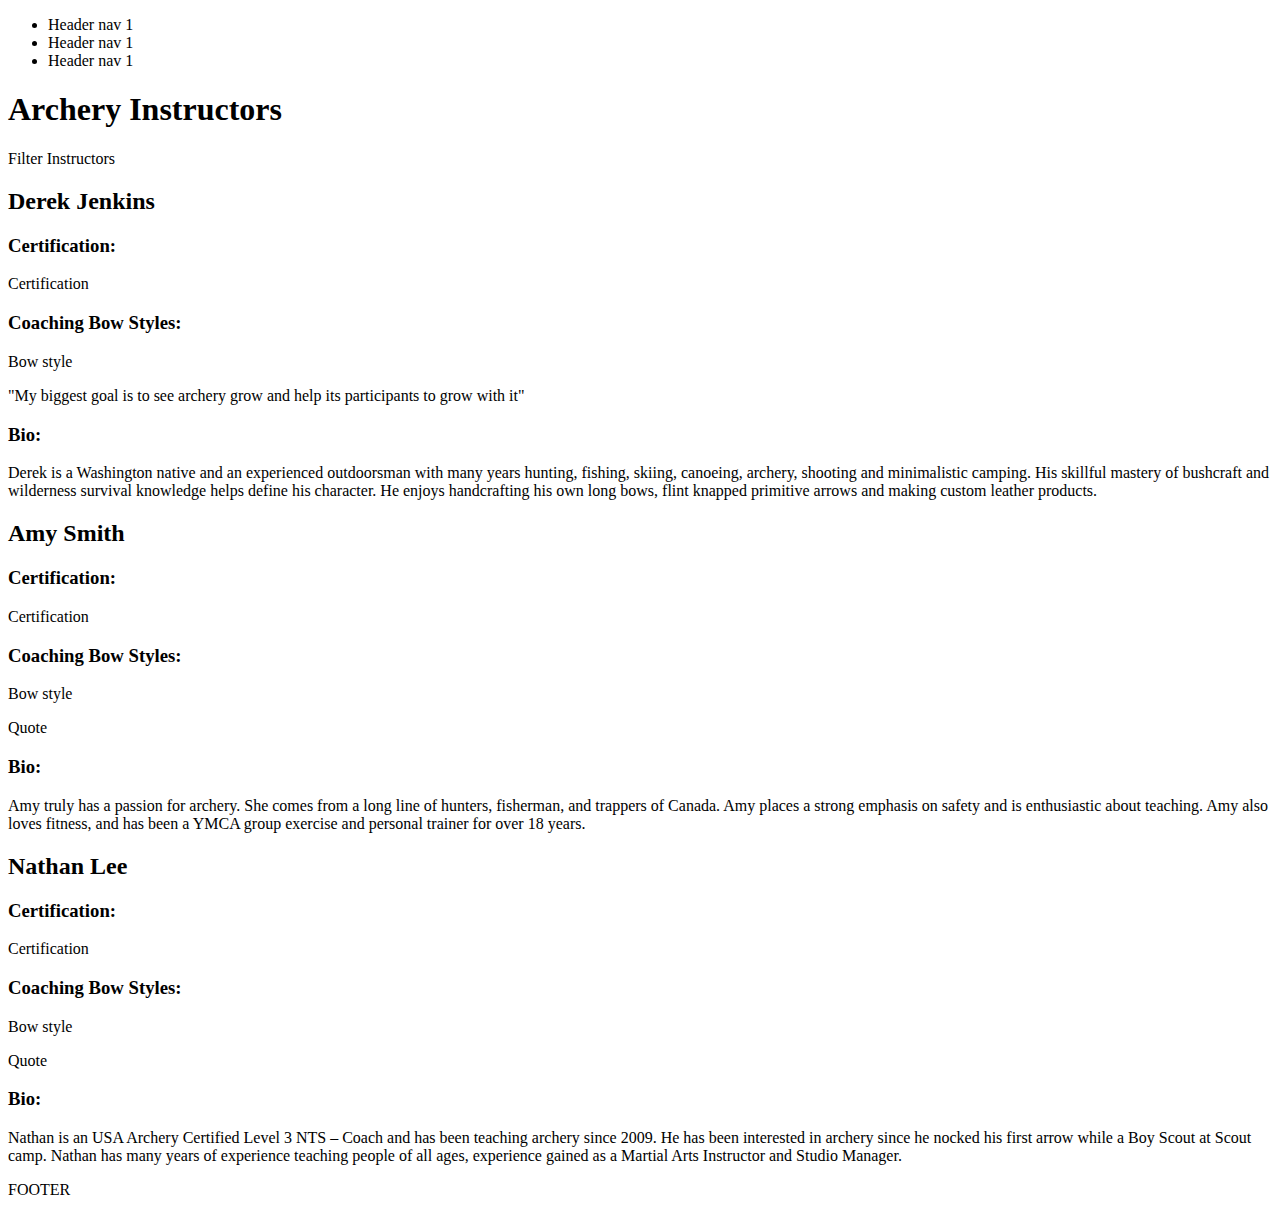
==== instructors.html @ 917b0aff "set up repository" ====
<!DOCTYPE html>
<html lang="en">
  <head>
    <meta charset="utf-8">
    <meta name="author" content="Ryan Petersen">
    <title>Straight to the Point Archery - Instructors</title>
  </head>
  <body>
    <header>
      <nav>
        <ul>
          <li>Header nav 1</li>
          <li>Header nav 1</li>
          <li>Header nav 1</li>
        </ul>
      </nav>
    </header>
    <h1>Archery Instructors</h1>
    <div>Filter Instructors</div>
    <section>
      <h2>Derek Jenkins</h2>
      <h3>Certification:</h3>
      <p>Certification</p>
      <h3>Coaching Bow Styles:</h3>
      <p>Bow style</p>
      <p>"My biggest goal is to see archery grow and help its participants to grow with it"</p>
      <h3>Bio:</h3>
      <p>Derek is a Washington native and an experienced outdoorsman with many years
        hunting, fishing, skiing, canoeing, archery, shooting and minimalistic camping.
        His skillful mastery of bushcraft and wilderness survival knowledge helps define
        his character. He enjoys handcrafting his own long bows, flint knapped primitive
        arrows and making custom leather products.
      </p>
    </section>
    <section>
      <h2>Amy Smith</h2>
      <h3>Certification:</h3>
      <p>Certification</p>
      <h3>Coaching Bow Styles:</h3>
      <p>Bow style</p>
      <p>Quote</p>
      <h3>Bio:</h3>
      <p>Amy truly has a passion for archery. She comes from a long line of hunters,
        fisherman, and trappers of Canada. Amy  places a strong emphasis on safety
        and is enthusiastic about teaching. Amy also loves fitness, and  has been a
        YMCA group exercise and personal trainer for over 18 years.
      </p>
    </section>
    <section>
      <h2>Nathan Lee</h2>
      <h3>Certification:</h3>
      <p>Certification</p>
      <h3>Coaching Bow Styles:</h3>
      <p>Bow style</p>
      <p>Quote</p>
      <h3>Bio:</h3>
      <p>Nathan is an USA Archery Certified Level 3 NTS – Coach and has been teaching
        archery since 2009. He has been interested in archery since he nocked his first
        arrow while a Boy Scout at Scout camp. Nathan has many years of experience teaching
        people of all ages, experience gained as a Martial Arts Instructor and Studio Manager.
      </p>
    </section>
    <footer>
      FOOTER
    </footer>
  </body>
</html>
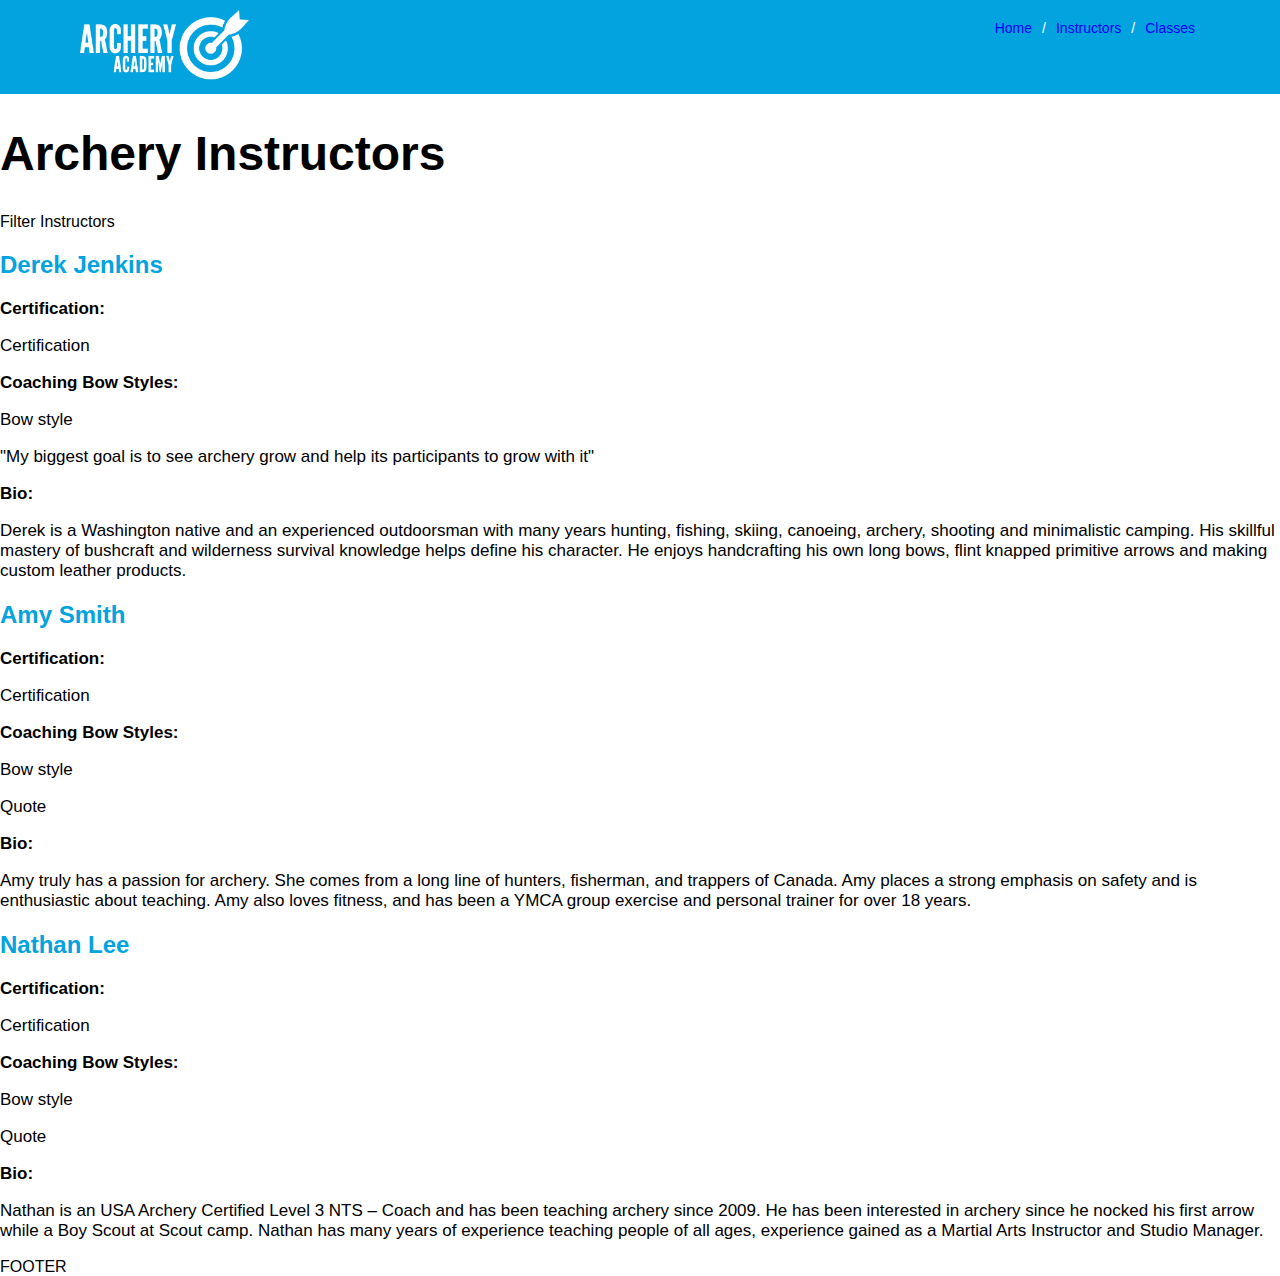
==== commit 51ff6cda: "ready to submit assignment" ====
--- a/instructors.html
+++ b/instructors.html
@@ -4,14 +4,18 @@
     <meta charset="utf-8">
     <meta name="author" content="Ryan Petersen">
     <title>Straight to the Point Archery - Instructors</title>
+    <link rel="stylesheet" type="text/css" href="styles/stylesheet.css">
   </head>
   <body>
     <header>
+      <img class="header" src="media/archeryAcademy-logo-white.png" alt="archery academy logo">
       <nav>
-        <ul>
-          <li>Header nav 1</li>
-          <li>Header nav 1</li>
-          <li>Header nav 1</li>
+        <ul class="main-nav">
+          <li class="main-nav"><a class="main-nav" href="Index.html">Home</a></li>
+          <li class="main-nav">/</li>
+          <li class="main-nav"><a class="main-nav" href="#">Instructors</a></li>
+          <li class="main-nav">/</li>
+          <li class="main-nav"><a class="main-nav" href="#">Classes</a></li>
         </ul>
       </nav>
     </header>
--- a/styles/stylesheet.css
+++ b/styles/stylesheet.css
@@ -0,0 +1,125 @@
+body {
+  margin: 0; /* Use zero to allow header and hero image to cover entire width*/
+  font-family: Arial, Helvetica, sans-serif;
+}
+section[class^="card"] {
+  background-color: lightgrey;
+}
+p {
+  font-weight: normal;
+  font-size: 1.0625em; /* 17px=17/16em */
+}
+p.quote {
+  font-size: 1.5em; /* 24px/16px */
+  color: #03a3df;
+}
+h1 {
+  font-size: 3.0em;
+  font-weight: bold;
+}
+h2 {
+  color: #03a3df;
+  font-size: 1.5em; /*24/16em */
+  font-weight: bold;
+}
+h2.calendar {
+  color: white;
+  font-size: 1.5em; /*24/16em */
+  font-weight: bold;
+}
+h3 {
+  font-weight: bold;
+  font-size: 1.0625em;
+}
+h4 {
+  color: #03a3df;
+  text-transform: uppercase;
+  font-size: .75em; /* 12px/16px */
+}
+header {
+  background-color: #03a3df;
+  height: auto;
+  width: auto;
+}
+img.header {
+  width: auto;
+  height: 70px;
+  margin: 10px 80px;
+}
+nav {
+  float: right;
+  margin: 20px 80px
+}
+ul.main-nav {
+  list-style-type: none;
+  margin: 0;
+  padding: 0;
+  overflow: hidden;
+}
+li.main-nav {
+  float: left;
+  display: inline-block;
+  color: white;
+  text-align: left;
+  padding: 0px 5px;
+  font-size: .875em; /* 14px/16px */
+}
+a.main-nav {
+  text-decoration: none;
+}
+a.main-nav:hover {
+    text-decoration: underline;
+}
+.hero-container {
+  position: relative;
+  text-align: center;
+  color: white;
+}
+h1.hero {
+  position: absolute;
+  top: 50%;
+  left: 50%;
+  transform: translate(-50%, -50%);
+}
+img.hero {
+  margin: 0 auto;
+  width: auto;
+  height: 350px;
+  opacity: 0.7;
+}
+.grid-container {
+  margin: 0 auto;
+  max-width: 1100px;
+  display: grid;
+  grid-template-columns: 2fr 2fr 3fr;
+  grid-gap: 20px
+}
+.calendar {
+  background-color: #1b447f;
+  grid-column: 3 / 4;
+  grid-row: 1 / 3;
+  color: white;
+}
+.instructor-photo {
+  width: 165px;
+  margin: 20px 0 10px 0;
+}
+div.instructor-bio {
+  border-top: 15px solid #03a3df;
+  border-bottom: 1px solid #03a3df;
+}
+.footer-image {
+  background-image: url("/media/footerImage.jpg");
+  background-color: #1b447f;
+  height: 400px;
+  background-position: center;
+  background-repeat: no-repeat;
+  background-size: cover;
+  position: relative;
+}
+.footer-text {
+  text-align: left;
+  max-width: 400px;
+  margin: 50px 30px;
+  color: white;
+}
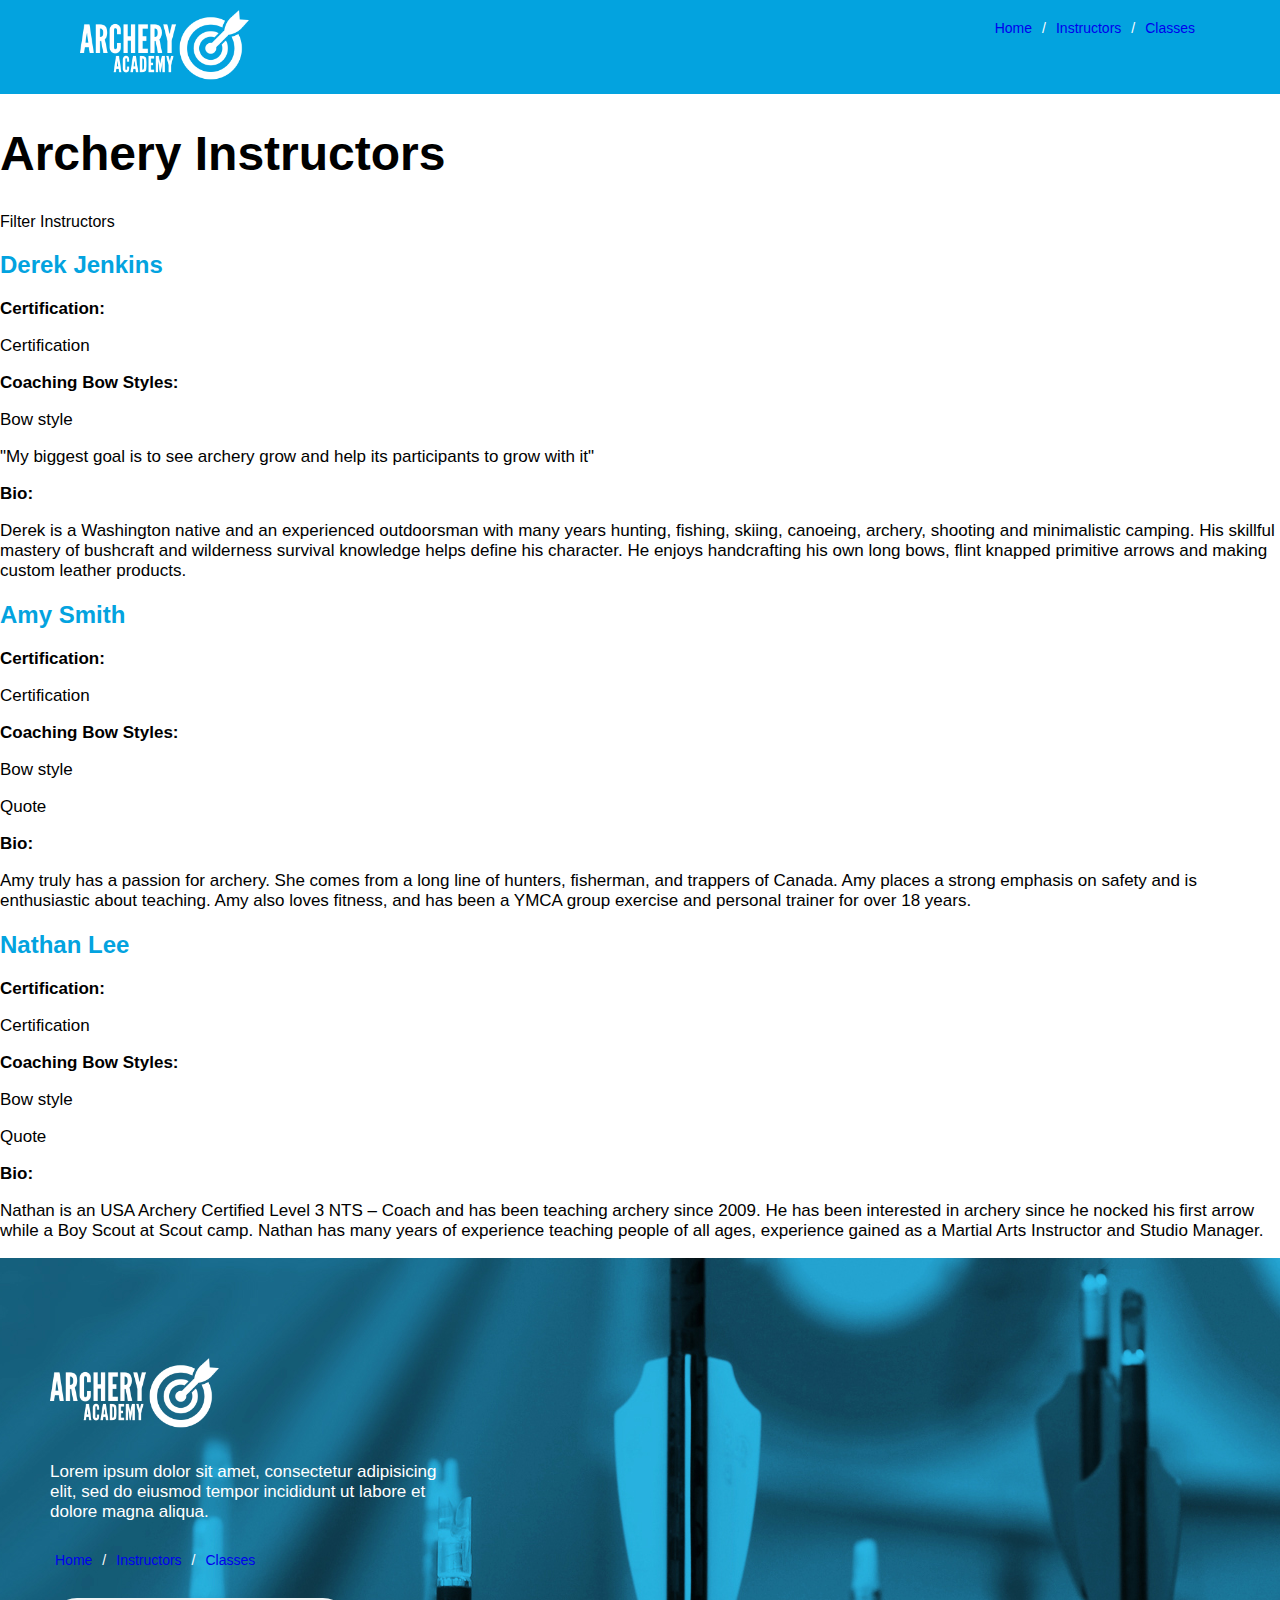
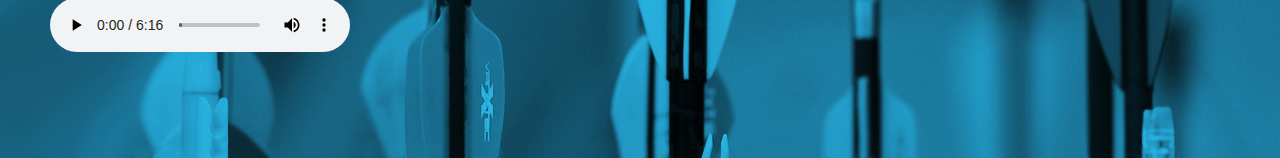
==== commit cbd631e4: "fixed footer" ====
--- a/instructors.html
+++ b/instructors.html
@@ -65,7 +65,21 @@
       </p>
     </section>
     <footer>
-      FOOTER
+      <div class="footer-text">
+        <img class="footer-logo" src="media/archeryAcademy-logo-white.png" alt="archery academy logo">
+        <p class="footer-text">Lorem ipsum dolor sit amet, consectetur adipisicing elit, sed do eiusmod tempor incididunt ut labore et dolore magna aliqua.</p>
+        <ul class="footer-nav">
+          <li class="footer-nav"><a class="footer-nav" href="#">Home</a></li>
+          <li class="footer-nav">/</li>
+          <li class="footer-nav"><a class="footer-nav" href="#">Instructors</a></li>
+          <li class="footer-nav">/</li>
+          <li class="footer-nav"><a class="footer-nav" href="#">Classes</a></li>
+        </ul>
+        <audio controls>
+          <source src="media/olympics-theme.mp3" type="audio/mpeg">
+        Your browser does not support the audio element.
+        </audio>
+      </div>
     </footer>
   </body>
 </html>
--- a/styles/stylesheet.css
+++ b/styles/stylesheet.css
@@ -3,7 +3,10 @@
   font-family: Arial, Helvetica, sans-serif;
 }
 section[class^="card"] {
-  background-color: lightgrey;
+  background-color: white;
+}
+.card-3 {
+  order: 1;
 }
 p {
   font-weight: normal;
@@ -12,6 +15,14 @@
 p.quote {
   font-size: 1.5em; /* 24px/16px */
   color: #03a3df;
+  margin: 0 0 20px;
+}
+p.card-vert {
+  color: #03a3df;
+  margin: 0 0 20px;
+}
+p.calendar {
+  padding-left: 30px;
 }
 h1 {
   font-size: 3.0em;
@@ -23,15 +34,17 @@
   font-weight: bold;
 }
 h2.calendar {
-  color: white;
+  color: #03a3df;
   font-size: 1.5em; /*24/16em */
   font-weight: bold;
+  text-align: center;
 }
 h3 {
   font-weight: bold;
   font-size: 1.0625em;
 }
 h4 {
+  margin: 20px 0 5px;
   color: #03a3df;
   text-transform: uppercase;
   font-size: .75em; /* 12px/16px */
@@ -68,9 +81,13 @@
   text-decoration: none;
 }
 a.main-nav:hover {
-    text-decoration: underline;
+  text-decoration: underline;
+}
+a.main-nav:visited {
+  color: white;
 }
 .hero-container {
+  margin: 0;
   position: relative;
   text-align: center;
   color: white;
@@ -91,14 +108,18 @@
   margin: 0 auto;
   max-width: 1100px;
   display: grid;
-  grid-template-columns: 2fr 2fr 3fr;
+  grid-template-columns: 4fr 4fr 5fr;
   grid-gap: 20px
 }
 .calendar {
-  background-color: #1b447f;
+  background-color: lightgrey;
   grid-column: 3 / 4;
   grid-row: 1 / 3;
-  color: white;
+  color: #03a3df;
+}
+div.calendar {
+  border-top: 15px solid #03a3df;
+  border-bottom: 1px solid #03a3df;
 }
 .instructor-photo {
   width: 165px;
@@ -108,18 +129,50 @@
   border-top: 15px solid #03a3df;
   border-bottom: 1px solid #03a3df;
 }
-.footer-image {
-  background-image: url("/media/footerImage.jpg");
+footer {
+  background-image: url("../media/footerImage.jpg");
   background-color: #1b447f;
-  height: 400px;
+  height: 500px;
+  width: auto;
   background-position: center;
   background-repeat: no-repeat;
   background-size: cover;
   position: relative;
 }
-.footer-text {
+p.footer-text {
   text-align: left;
   max-width: 400px;
-  margin: 50px 30px;
+  margin: 0 0 30px 50px;
   color: white;
 }
+img.footer-logo {
+  width: auto;
+  height: 70px;
+  margin: 100px 0 30px 50px;
+}
+ul.footer-nav {
+  list-style-type: none;
+  margin: 0 0 30px 50px;
+  padding: 0;
+  overflow: hidden;
+}
+li.footer-nav {
+  float: left;
+  display: inline-block;
+  color: white;
+  text-align: left;
+  padding: 0px 5px;
+  font-size: .875em; /* 14px/16px */
+}
+a.footer-nav {
+  text-decoration: none;
+}
+a.footer-nav:hover {
+  text-decoration: underline;
+}
+a.footer-nav:visited {
+  color: white;
+}
+audio {
+  margin: 0 0 50px 50px;
+}
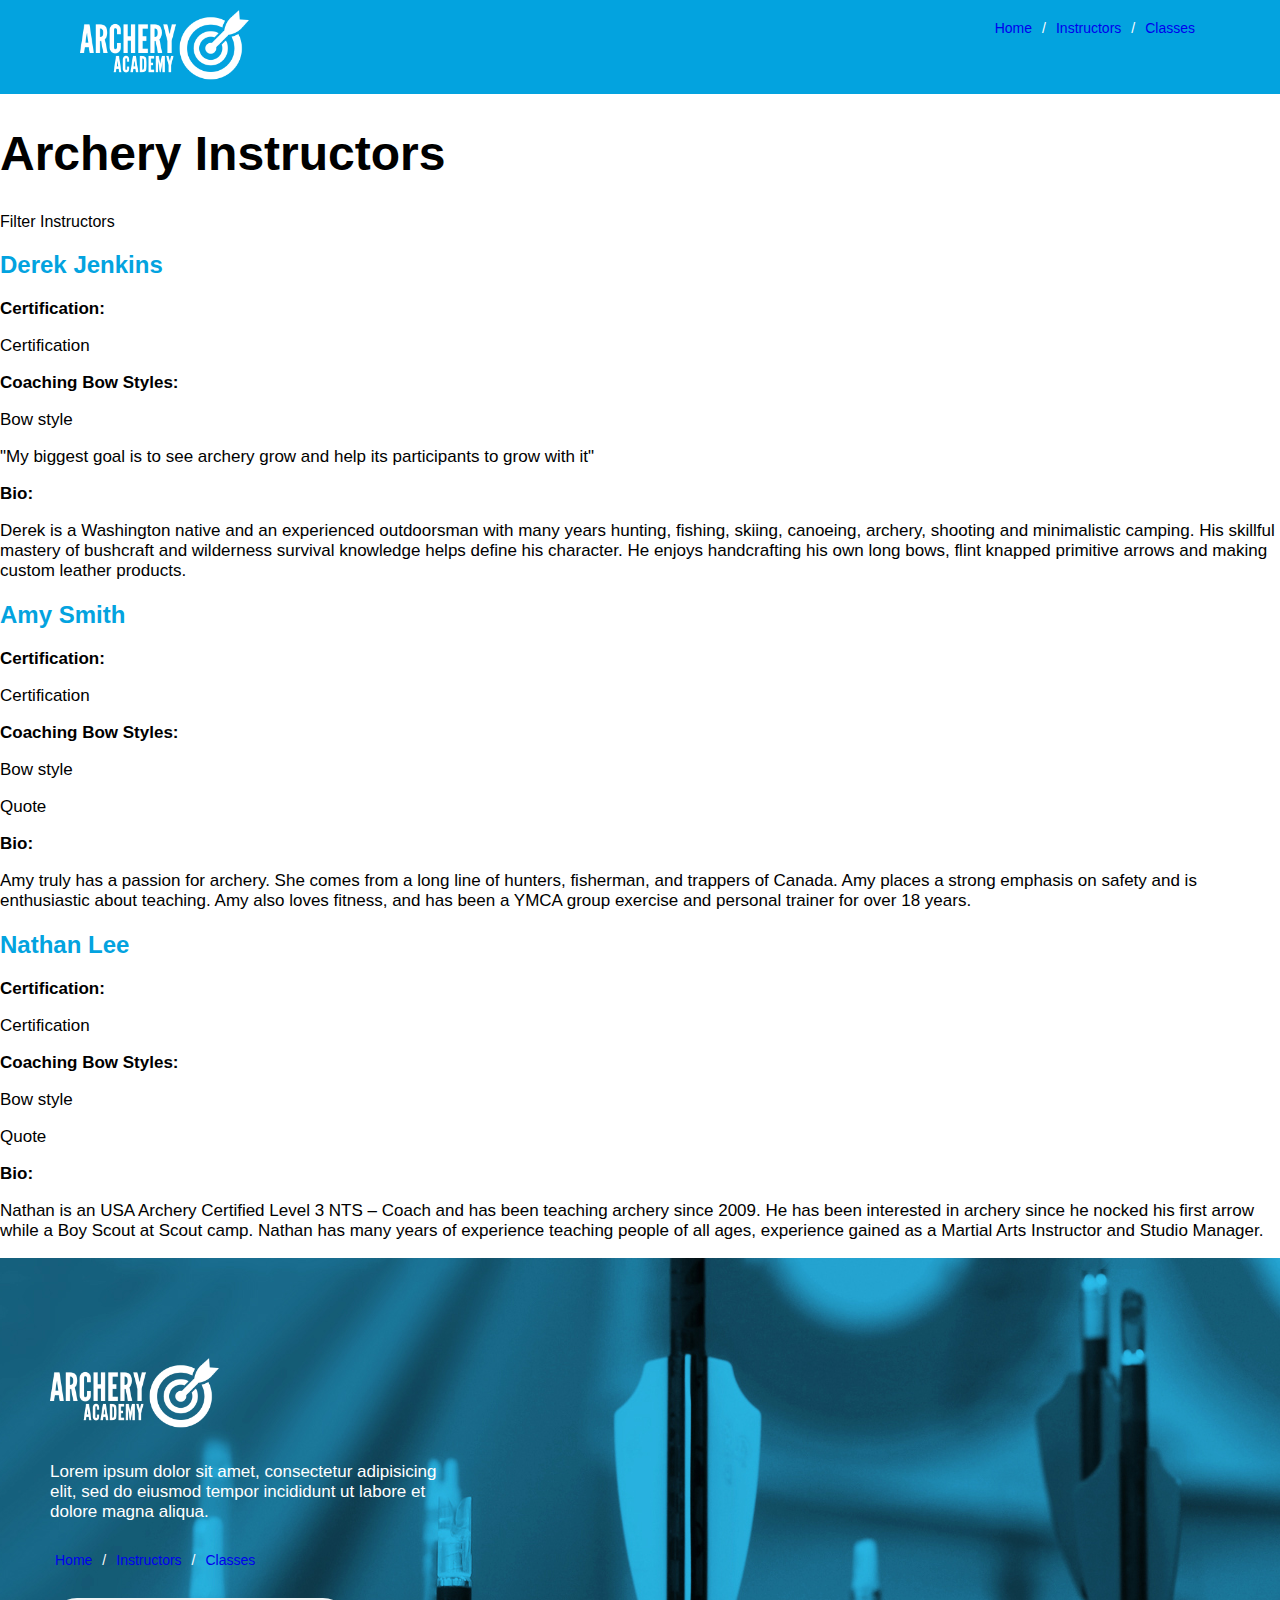
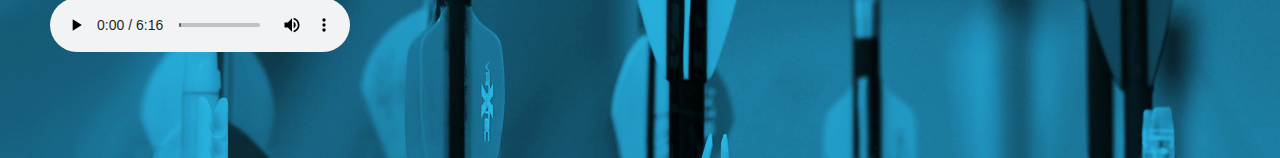
==== commit 432d0082: "fixed capitalization" ====
--- a/instructors.html
+++ b/instructors.html
@@ -11,7 +11,7 @@
       <img class="header" src="media/archeryAcademy-logo-white.png" alt="archery academy logo">
       <nav>
         <ul class="main-nav">
-          <li class="main-nav"><a class="main-nav" href="Index.html">Home</a></li>
+          <li class="main-nav"><a class="main-nav" href="index.html">Home</a></li>
           <li class="main-nav">/</li>
           <li class="main-nav"><a class="main-nav" href="#">Instructors</a></li>
           <li class="main-nav">/</li>
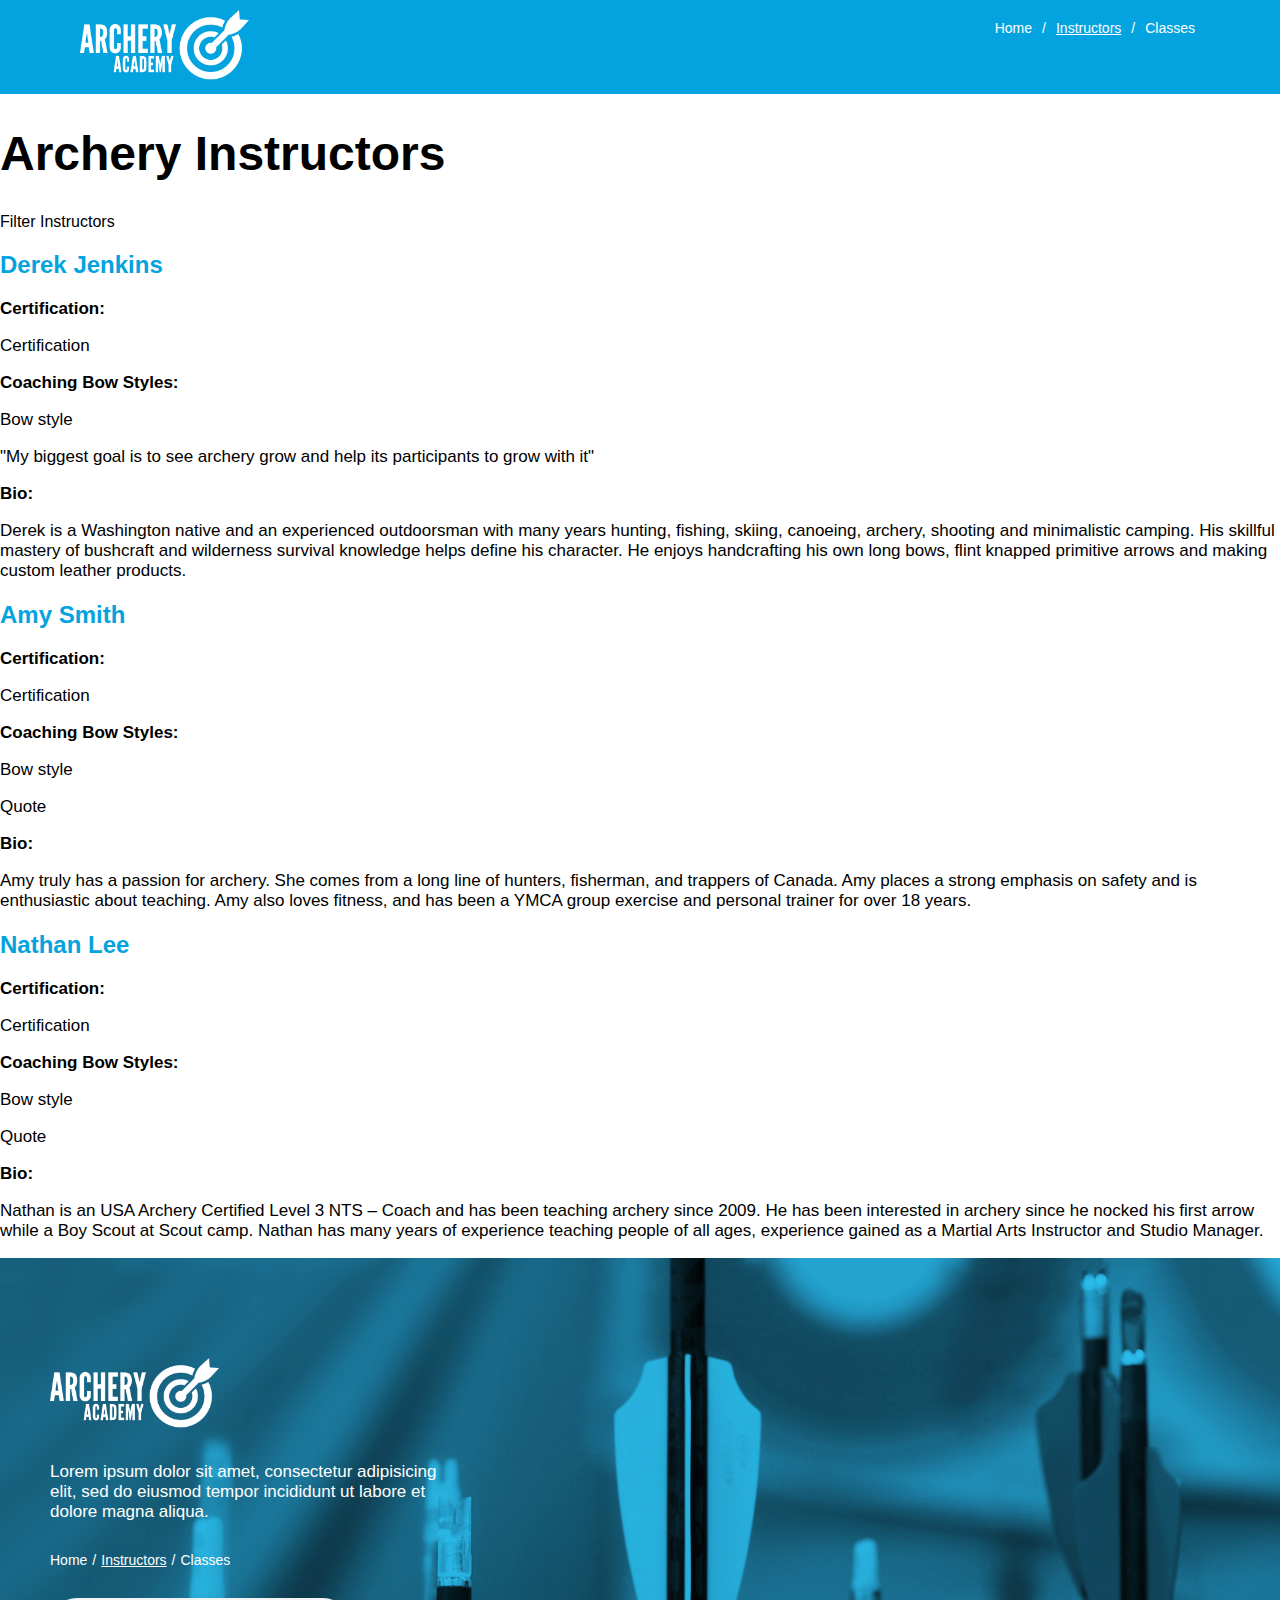
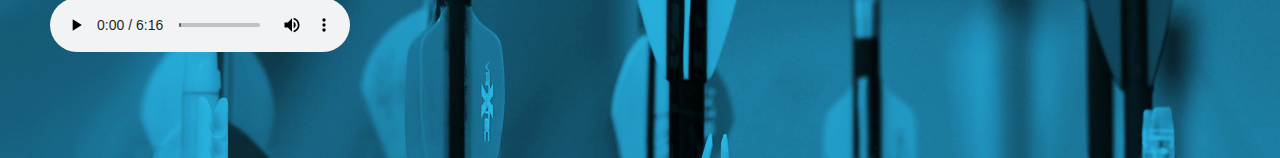
==== commit 9e3f8f66: "added register form" ====
--- a/instructors.html
+++ b/instructors.html
@@ -8,14 +8,14 @@
   </head>
   <body>
     <header>
-      <img class="header" src="media/archeryAcademy-logo-white.png" alt="archery academy logo">
-      <nav>
-        <ul class="main-nav">
-          <li class="main-nav"><a class="main-nav" href="index.html">Home</a></li>
-          <li class="main-nav">/</li>
-          <li class="main-nav"><a class="main-nav" href="#">Instructors</a></li>
-          <li class="main-nav">/</li>
-          <li class="main-nav"><a class="main-nav" href="#">Classes</a></li>
+      <a href="index.html"><img class="header" src="media/archeryAcademy-logo-white.png" alt="archery academy logo"></a>
+      <nav class="main-nav">
+        <ul>
+          <li><a href="index.html">Home</a></li>
+          <li>/</li>
+          <li><a class="active" href="instructors.html">Instructors</a></li>
+          <li>/</li>
+          <li><a href="register.html">Classes</a></li>
         </ul>
       </nav>
     </header>
@@ -65,21 +65,21 @@
       </p>
     </section>
     <footer>
-      <div class="footer-text">
-        <img class="footer-logo" src="media/archeryAcademy-logo-white.png" alt="archery academy logo">
-        <p class="footer-text">Lorem ipsum dolor sit amet, consectetur adipisicing elit, sed do eiusmod tempor incididunt ut labore et dolore magna aliqua.</p>
-        <ul class="footer-nav">
-          <li class="footer-nav"><a class="footer-nav" href="#">Home</a></li>
-          <li class="footer-nav">/</li>
-          <li class="footer-nav"><a class="footer-nav" href="#">Instructors</a></li>
-          <li class="footer-nav">/</li>
-          <li class="footer-nav"><a class="footer-nav" href="#">Classes</a></li>
+      <img class="footer-logo" src="media/archeryAcademy-logo-white.png" alt="archery academy logo">
+      <p class="footer-text">Lorem ipsum dolor sit amet, consectetur adipisicing elit, sed do eiusmod tempor incididunt ut labore et dolore magna aliqua.</p>
+      <nav class="footer-nav">
+        <ul>
+          <li><a href="index.html">Home</a></li>
+          <li>/</li>
+          <li><a class="active" href="#">Instructors</a></li>
+          <li>/</li>
+          <li><a href="register.html">Classes</a></li>
         </ul>
-        <audio controls>
-          <source src="media/olympics-theme.mp3" type="audio/mpeg">
+      </nav>
+      <audio controls>
+        <source src="media/olympics-theme.mp3" type="audio/mpeg">
         Your browser does not support the audio element.
-        </audio>
-      </div>
+      </audio>
     </footer>
   </body>
 </html>
--- a/styles/stylesheet.css
+++ b/styles/stylesheet.css
@@ -1,54 +1,11 @@
+* {
+  box-sizing: border-box;
+}
 body {
   margin: 0; /* Use zero to allow header and hero image to cover entire width*/
   font-family: Arial, Helvetica, sans-serif;
 }
-section[class^="card"] {
-  background-color: white;
-}
-.card-3 {
-  order: 1;
-}
-p {
-  font-weight: normal;
-  font-size: 1.0625em; /* 17px=17/16em */
-}
-p.quote {
-  font-size: 1.5em; /* 24px/16px */
-  color: #03a3df;
-  margin: 0 0 20px;
-}
-p.card-vert {
-  color: #03a3df;
-  margin: 0 0 20px;
-}
-p.calendar {
-  padding-left: 30px;
-}
-h1 {
-  font-size: 3.0em;
-  font-weight: bold;
-}
-h2 {
-  color: #03a3df;
-  font-size: 1.5em; /*24/16em */
-  font-weight: bold;
-}
-h2.calendar {
-  color: #03a3df;
-  font-size: 1.5em; /*24/16em */
-  font-weight: bold;
-  text-align: center;
-}
-h3 {
-  font-weight: bold;
-  font-size: 1.0625em;
-}
-h4 {
-  margin: 20px 0 5px;
-  color: #03a3df;
-  text-transform: uppercase;
-  font-size: .75em; /* 12px/16px */
-}
+/* Header */
 header {
   background-color: #03a3df;
   height: auto;
@@ -59,17 +16,17 @@
   height: 70px;
   margin: 10px 80px;
 }
-nav {
+.main-nav {
   float: right;
   margin: 20px 80px
 }
-ul.main-nav {
+.main-nav ul {
   list-style-type: none;
   margin: 0;
   padding: 0;
   overflow: hidden;
 }
-li.main-nav {
+.main-nav li {
   float: left;
   display: inline-block;
   color: white;
@@ -77,15 +34,17 @@
   padding: 0px 5px;
   font-size: .875em; /* 14px/16px */
 }
-a.main-nav {
+.main-nav a {
   text-decoration: none;
-}
-a.main-nav:hover {
-  text-decoration: underline;
-}
-a.main-nav:visited {
-  color: white;
-}
+  color: white;
+}
+a.active {
+  text-decoration: underline;
+}
+.main-nav a:hover {
+  text-decoration: underline;
+}
+/* HERO image */
 .hero-container {
   margin: 0;
   position: relative;
@@ -104,12 +63,60 @@
   height: 350px;
   opacity: 0.7;
 }
+/* Home page main content */
 .grid-container {
   margin: 0 auto;
   max-width: 1100px;
   display: grid;
-  grid-template-columns: 4fr 4fr 5fr;
-  grid-gap: 20px
+  grid-template-columns: 1fr 1fr 1fr;
+  grid-gap: 30px
+}
+h1 {
+  font-size: 3.0em;
+  font-weight: bold;
+}
+h2 {
+  color: #03a3df;
+  font-size: 1.5em; /*24/16em */
+  font-weight: bold;
+}
+h2.calendar {
+  color: #03a3df;
+  font-size: 1.5em; /*24/16em */
+  font-weight: bold;
+  text-align: center;
+}
+h3 {
+  font-weight: bold;
+  font-size: 1.0625em;
+}
+h4 {
+  margin: 20px 0 5px;
+  color: #03a3df;
+  text-transform: uppercase;
+  font-size: .75em; /* 12px/16px */
+}
+section[class^="card"] {
+  background-color: white;
+}
+.card-3 {
+  order: 1;
+}
+p {
+  font-weight: normal;
+  font-size: 1.0625em; /* 17px=17/16em */
+}
+p.quote {
+  font-size: 1.5em; /* 24px/16px */
+  color: #03a3df;
+  margin: 0 0 20px;
+}
+p.card-vert {
+  color: #03a3df;
+  margin: 0 0 20px;
+}
+p.calendar {
+  padding-left: 30px;
 }
 .calendar {
   background-color: lightgrey;
@@ -129,6 +136,44 @@
   border-top: 15px solid #03a3df;
   border-bottom: 1px solid #03a3df;
 }
+/* Class Registration page */
+.register-container {
+  margin: 0 auto;
+  max-width: 800px;
+}
+.register-container h2 {
+  color: #444444;
+}
+.register {
+  margin: 30px auto;
+  padding: 30px 30px;
+  max-width: 800px;
+  background-color: #1b447f;
+  color: white;
+  font-weight: normal;
+  font-size: 1.0625em; /* 17px=17/16em */
+}
+.register input {
+  display: block;
+}
+.register select {
+  display: block;
+}
+.register label {
+  display: block;
+  margin-bottom: 10px;
+}
+input[type="radio"] {
+  display: inline;
+}
+input[type="submit"] {
+  color: white;
+  font-size: 1.0625em; /* 17px=17/16em */
+  background-color: #ecb722;
+  border: 3px solid white;
+  border-radius: 10px;
+}
+/* Footer */
 footer {
   background-image: url("../media/footerImage.jpg");
   background-color: #1b447f;
@@ -139,39 +184,44 @@
   background-size: cover;
   position: relative;
 }
+img.footer-logo {
+  width: auto;
+  height: 70px;
+  margin: 100px 0 30px 50px;
+}
 p.footer-text {
   text-align: left;
   max-width: 400px;
   margin: 0 0 30px 50px;
   color: white;
 }
-img.footer-logo {
-  width: auto;
-  height: 70px;
-  margin: 100px 0 30px 50px;
-}
-ul.footer-nav {
-  list-style-type: none;
+.footer-nav {
   margin: 0 0 30px 50px;
   padding: 0;
+}
+.footer-nav ul {
+  list-style-type: none;
   overflow: hidden;
-}
-li.footer-nav {
+  margin: 0;
+  padding: 0;
+}
+.footer-nav li {
   float: left;
   display: inline-block;
   color: white;
   text-align: left;
-  padding: 0px 5px;
+  padding-right: 5px;
   font-size: .875em; /* 14px/16px */
 }
-a.footer-nav {
+.footer-nav a {
   text-decoration: none;
-}
-a.footer-nav:hover {
-  text-decoration: underline;
-}
-a.footer-nav:visited {
-  color: white;
+  color: white;
+}
+a.active {
+  text-decoration: underline;
+}
+.footer-nav a:hover {
+  text-decoration: underline;
 }
 audio {
   margin: 0 0 50px 50px;
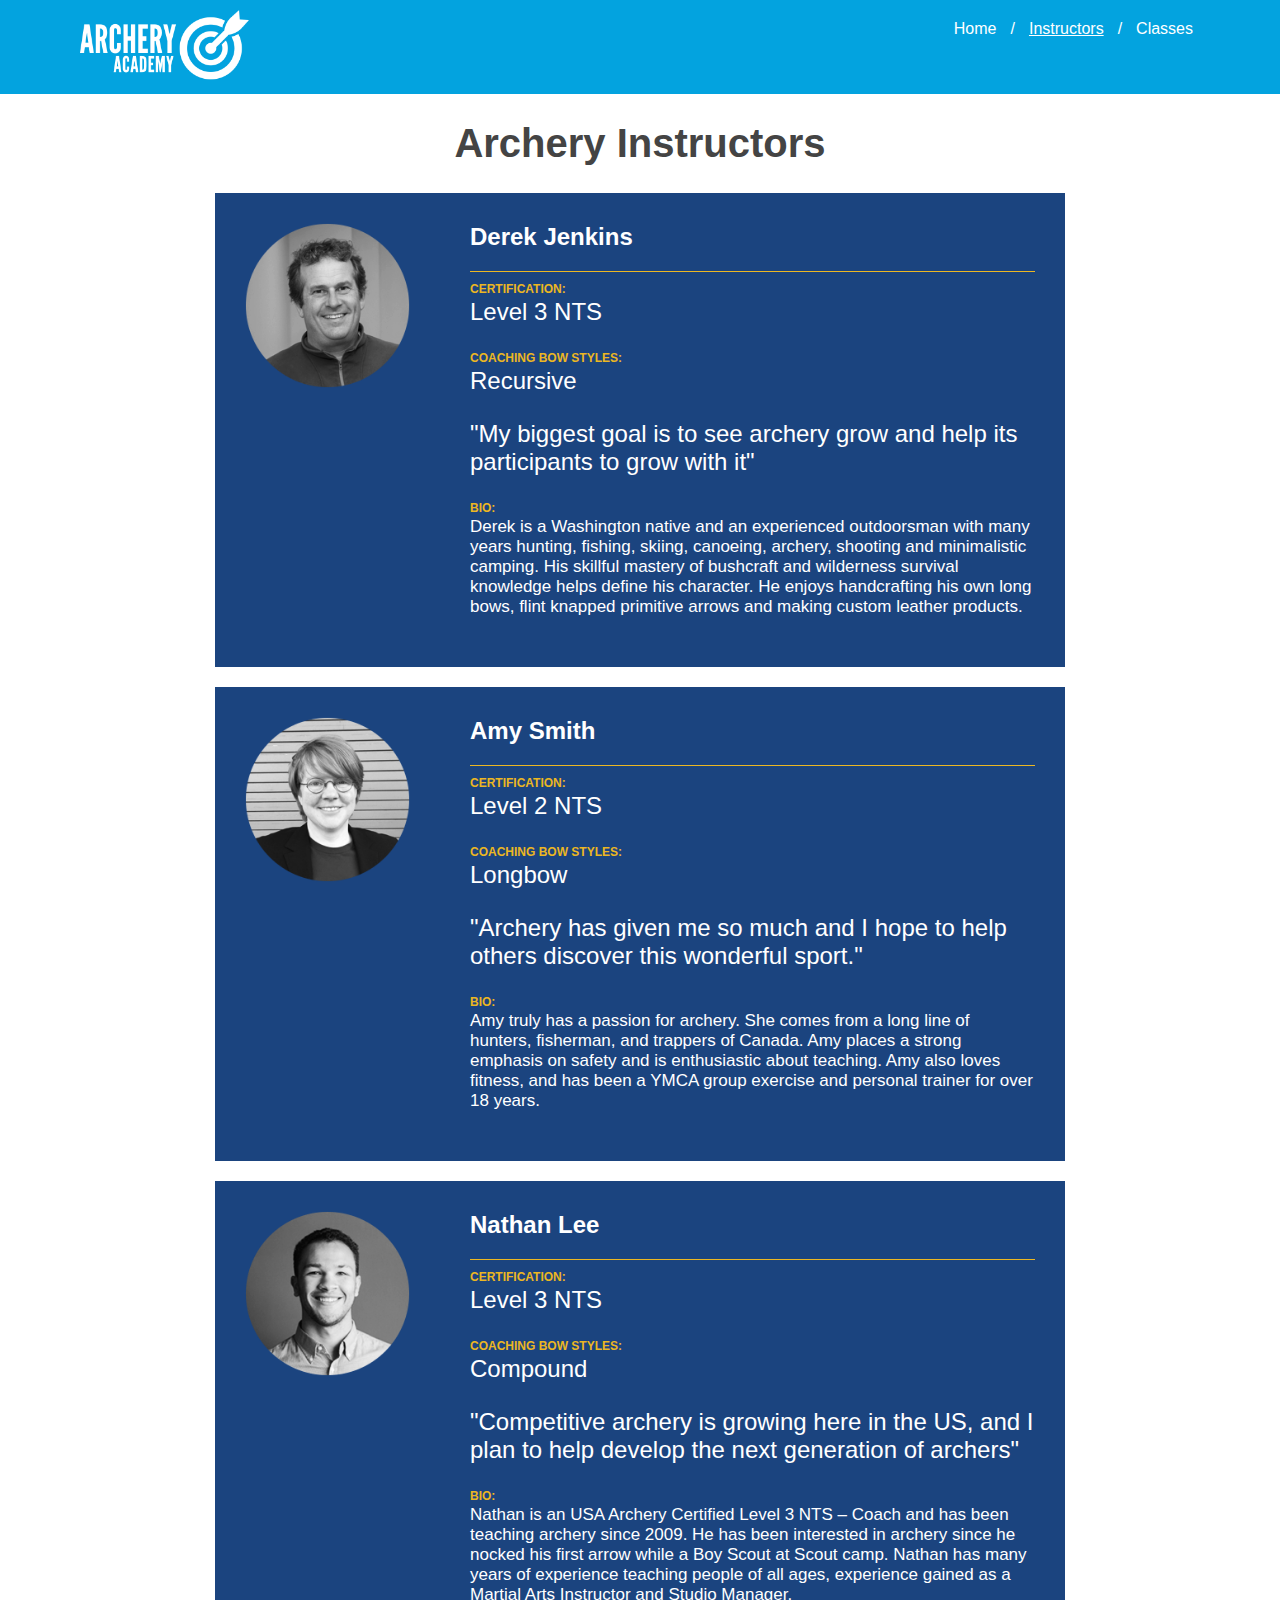
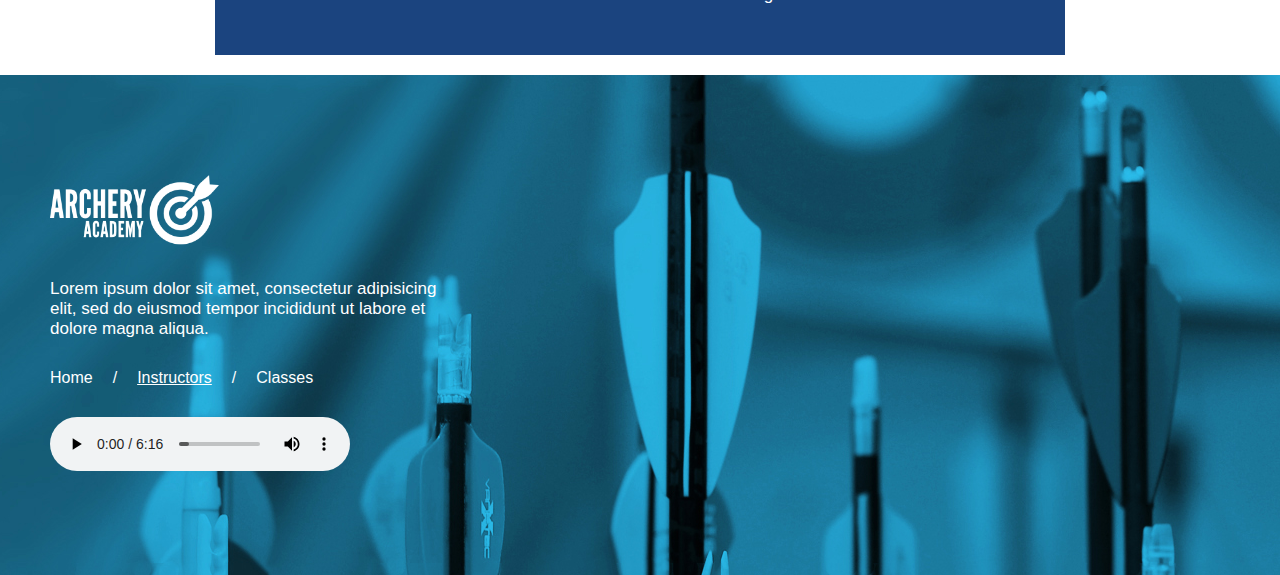
==== commit 8249e9a2: "finished instructors page" ====
--- a/instructors.html
+++ b/instructors.html
@@ -20,50 +20,67 @@
       </nav>
     </header>
     <h1>Archery Instructors</h1>
-    <div>Filter Instructors</div>
-    <section>
-      <h2>Derek Jenkins</h2>
-      <h3>Certification:</h3>
-      <p>Certification</p>
-      <h3>Coaching Bow Styles:</h3>
-      <p>Bow style</p>
-      <p>"My biggest goal is to see archery grow and help its participants to grow with it"</p>
-      <h3>Bio:</h3>
-      <p>Derek is a Washington native and an experienced outdoorsman with many years
-        hunting, fishing, skiing, canoeing, archery, shooting and minimalistic camping.
-        His skillful mastery of bushcraft and wilderness survival knowledge helps define
-        his character. He enjoys handcrafting his own long bows, flint knapped primitive
-        arrows and making custom leather products.
-      </p>
-    </section>
-    <section>
-      <h2>Amy Smith</h2>
-      <h3>Certification:</h3>
-      <p>Certification</p>
-      <h3>Coaching Bow Styles:</h3>
-      <p>Bow style</p>
-      <p>Quote</p>
-      <h3>Bio:</h3>
-      <p>Amy truly has a passion for archery. She comes from a long line of hunters,
-        fisherman, and trappers of Canada. Amy  places a strong emphasis on safety
-        and is enthusiastic about teaching. Amy also loves fitness, and  has been a
-        YMCA group exercise and personal trainer for over 18 years.
-      </p>
-    </section>
-    <section>
-      <h2>Nathan Lee</h2>
-      <h3>Certification:</h3>
-      <p>Certification</p>
-      <h3>Coaching Bow Styles:</h3>
-      <p>Bow style</p>
-      <p>Quote</p>
-      <h3>Bio:</h3>
-      <p>Nathan is an USA Archery Certified Level 3 NTS – Coach and has been teaching
-        archery since 2009. He has been interested in archery since he nocked his first
-        arrow while a Boy Scout at Scout camp. Nathan has many years of experience teaching
-        people of all ages, experience gained as a Martial Arts Instructor and Studio Manager.
-      </p>
-    </section>
+    <article class="instructor-profile">
+      <section>
+        <img src="media/instructor-bio-image1.png" alt="instructor photo Derek Jenkins">
+      </section>
+      <section>
+        <div>
+          <h2>Derek Jenkins</h2>
+        </div>
+        <h4>Certification:</h4>
+        <p class="quote">Level 3 NTS</p>
+        <h4>Coaching Bow Styles:</h4>
+        <p class="quote">Recursive</p>
+        <p class="quote">"My biggest goal is to see archery grow and help its participants to grow with it"</p>
+        <h4>Bio:</h4>
+        <p>Derek is a Washington native and an experienced outdoorsman with many years
+          hunting, fishing, skiing, canoeing, archery, shooting and minimalistic camping.
+          His skillful mastery of bushcraft and wilderness survival knowledge helps define
+          his character. He enjoys handcrafting his own long bows, flint knapped primitive
+          arrows and making custom leather products.</p>
+      </section>
+    </article>
+    <article class="instructor-profile">
+      <section>
+        <img src="media/instructor-bio-image2.png" alt="instructor photo Amy Smith">
+      </section>
+      <section>
+        <div>
+          <h2>Amy Smith</h2>
+        </div>
+        <h4>Certification:</h4>
+        <p class="quote">Level 2 NTS</p>
+        <h4>Coaching Bow Styles:</h4>
+        <p class="quote">Longbow</p>
+        <p class="quote">"Archery has given me so much and I hope to help others discover this wonderful sport."</p>
+        <h4>Bio:</h4>
+        <p>Amy truly has a passion for archery. She comes from a long line of hunters,
+          fisherman, and trappers of Canada. Amy  places a strong emphasis on safety
+          and is enthusiastic about teaching. Amy also loves fitness, and  has been a
+          YMCA group exercise and personal trainer for over 18 years.</p>
+      </section>
+    </article>
+    <article class="instructor-profile">
+      <section>
+        <img src="media/instructor-bio-image3.png" alt="instructor photo Nathan Lee">
+      </section>
+      <section>
+        <div>
+          <h2>Nathan Lee</h2>
+        </div>
+        <h4>Certification:</h4>
+        <p class="quote">Level 3 NTS</p>
+        <h4>Coaching Bow Styles:</h4>
+        <p class="quote">Compound</p>
+        <p class="quote">"Competitive archery is growing here in the US, and I plan to help develop the next generation of archers"</p>
+        <h4>Bio:</h4>
+        <p>Nathan is an USA Archery Certified Level 3 NTS – Coach and has been teaching
+          archery since 2009. He has been interested in archery since he nocked his first
+          arrow while a Boy Scout at Scout camp. Nathan has many years of experience teaching
+          people of all ages, experience gained as a Martial Arts Instructor and Studio Manager.</p>
+      </section>
+    </article>
     <footer>
       <img class="footer-logo" src="media/archeryAcademy-logo-white.png" alt="archery academy logo">
       <p class="footer-text">Lorem ipsum dolor sit amet, consectetur adipisicing elit, sed do eiusmod tempor incididunt ut labore et dolore magna aliqua.</p>
--- a/styles/stylesheet.css
+++ b/styles/stylesheet.css
@@ -4,6 +4,54 @@
 body {
   margin: 0; /* Use zero to allow header and hero image to cover entire width*/
   font-family: Arial, Helvetica, sans-serif;
+  background-color: white;
+}
+h1 {
+  font-size: 2.5em; /* 2.5em = 40px/16px */
+  font-weight: bold;
+  color: #444444;
+  text-align: center;
+}
+h2 {
+  font-size: 1.5em; /* 1.5em = 24px/16px */
+  font-weight: bold;
+}
+h3 {
+  font-weight: bold;
+  font-size: 1.0625em; /* 1.0625em=17px/16px */
+}
+h4 {
+  text-transform: uppercase;
+  font-size: .75em; /* = 12px/16px */
+}
+p {
+  font-weight: normal;
+  font-size: 1.0625em; /* =17px/16px */
+  margin: 0 0 20px;
+}
+p.quote {
+  margin: 0 0 25px;
+  font-size: 1.5em; /* =24px/16px */
+}
+/* Skip text link for A11y */
+.skip {
+    position: absolute;
+    top: -1000px;
+    left: -1000px;
+    height: 1px;
+    width: 1px;
+    text-align: left;
+    overflow: hidden;
+}
+
+a.skip:active,
+a.skip:focus,
+a.skip:hover {
+    left: 0;
+    top: 0;
+    width: auto;
+    height: auto;
+    overflow: visible;
 }
 /* Header */
 header {
@@ -31,8 +79,8 @@
   display: inline-block;
   color: white;
   text-align: left;
-  padding: 0px 5px;
-  font-size: .875em; /* 14px/16px */
+  padding: 0px 7px;
+  font-size: 1em; /* 16px/16px */
 }
 .main-nav a {
   text-decoration: none;
@@ -44,97 +92,135 @@
 .main-nav a:hover {
   text-decoration: underline;
 }
-/* HERO image */
+/* Homepage HERO image */
 .hero-container {
-  margin: 0;
   position: relative;
+}
+.hero-container h1 {
+  position: absolute;
+  top: 75%;
+  width: 100%;
   text-align: center;
-  color: white;
-}
-h1.hero {
-  position: absolute;
-  top: 50%;
-  left: 50%;
-  transform: translate(-50%, -50%);
-}
-img.hero {
-  margin: 0 auto;
-  width: auto;
-  height: 350px;
-  opacity: 0.7;
-}
-/* Home page main content */
+  margin: 0;
+  color: #444444;
+  font-size: 3.0em; /* 3em = 48px/16px */
+}
+.hero-container img {
+  opacity: 0.35;
+}
+/* Home page grid */
 .grid-container {
-  margin: 0 auto;
+  margin: 15px auto;
   max-width: 1100px;
   display: grid;
   grid-template-columns: 1fr 1fr 1fr;
-  grid-gap: 30px
-}
-h1 {
-  font-size: 3.0em;
-  font-weight: bold;
-}
-h2 {
-  color: #03a3df;
-  font-size: 1.5em; /*24/16em */
-  font-weight: bold;
-}
-h2.calendar {
-  color: #03a3df;
-  font-size: 1.5em; /*24/16em */
-  font-weight: bold;
-  text-align: center;
-}
-h3 {
-  font-weight: bold;
-  font-size: 1.0625em;
-}
-h4 {
-  margin: 20px 0 5px;
-  color: #03a3df;
-  text-transform: uppercase;
-  font-size: .75em; /* 12px/16px */
-}
-section[class^="card"] {
-  background-color: white;
+  grid-gap: 20px;
 }
 .card-3 {
   order: 1;
 }
-p {
-  font-weight: normal;
-  font-size: 1.0625em; /* 17px=17/16em */
-}
-p.quote {
-  font-size: 1.5em; /* 24px/16px */
-  color: #03a3df;
-  margin: 0 0 20px;
-}
-p.card-vert {
-  color: #03a3df;
-  margin: 0 0 20px;
-}
-p.calendar {
-  padding-left: 30px;
-}
+/* Homepage cards */
+section[class^="card"] {
+  background-color: #E8E8E8;
+  padding: 5px;
+  border-top: 15px solid #444444;
+}
+section[class^="card"] div{
+  border-bottom: 1px solid #444444;
+}
+section[class^="card"] h2 {
+  color: #444444;
+}
+section[class^="card"] h4 {
+  color: #444444;
+  margin: 20px 0 5px;
+}
+section[class^="card"] p {
+  color: #444444;
+}
+section[class^="card"] img {
+  width: 165px;
+  margin: 20px 0 10px 0;
+}
+/* Register button */
+.register-button {
+  width: 108px;
+  border: 2px solid #444444;
+  text-align: center;
+}
+p.register-button {
+  margin: 30px auto;
+}
+.register-button a {
+  display: inline-block;
+  padding: 15px 20px;
+  color: #444444;
+  background-color: white;
+  text-decoration: none;
+  transition: color .2s linear, background-color .2s linear;
+}
+.register-button a:hover {
+  color: white;
+  background-color: #444444;
+}
+/* Home page calendar */
 .calendar {
-  background-color: lightgrey;
   grid-column: 3 / 4;
   grid-row: 1 / 3;
-  color: #03a3df;
-}
-div.calendar {
-  border-top: 15px solid #03a3df;
-  border-bottom: 1px solid #03a3df;
-}
-.instructor-photo {
+  margin-left: 40px;
+  display: grid;
+  grid-template-columns: 1fr 3fr;
+}
+.calendar h2 {
+  grid-column: 1 / 3;
+  color: #1b447f;
+  font-size: 1.5em; /*24/16em */
+  font-weight: bold;
+  margin: 0;
+}
+.calendar h3 {
+  grid-column: 1 / 3;
+  color: #ecb722;
+  font-size: 1.5em; /*24/16em */
+  font-weight: bold;
+  margin: 0;
+}
+.calendar p {
+  font-size: 1.5em; /* 24px/16px */
+  margin: 0;
+}
+.calendar p:nth-of-type(2n+1) {
+  color: #1b447f;
+  font-weight: bold;
+}
+.calendar a {
+  grid-column: 1 / 3;
+}
+/* Instructors page */
+.instructor-profile {
+  display: flex;
+  margin: 0 auto 20px auto;
+  max-width: 850px;
+  background-color: #1b447f;
+  color: white;
+}
+.instructor-profile section {
+  margin: 30px;
+}
+.instructor-profile div {
+  margin: 0 0 10px 0;
+  border-bottom: 1px solid #ecb722;
+}
+.instructor-profile h2 {
+  margin: 0 0 20px 0;
+}
+.instructor-profile h4 {
+  margin: 0 0 2px 0;
+  color: #ecb722;
+}
+.instructor-profile img {
   width: 165px;
-  margin: 20px 0 10px 0;
-}
-div.instructor-bio {
-  border-top: 15px solid #03a3df;
-  border-bottom: 1px solid #03a3df;
+  height: 165px;
 }
 /* Class Registration page */
 .register-container {
@@ -155,23 +241,33 @@
 }
 .register input {
   display: block;
+  margin-bottom: 20px;
 }
 .register select {
   display: block;
+  margin-bottom: 20px;
 }
 .register label {
   display: block;
-  margin-bottom: 10px;
+}
+.register p {
+  margin-bottom: 0;
+}
+p.form-text {
+  margin-top: 20px;
 }
 input[type="radio"] {
   display: inline;
+  margin-bottom: 0;
 }
 input[type="submit"] {
-  color: white;
-  font-size: 1.0625em; /* 17px=17/16em */
+  color: #444444;
+  font-size: 1.25em; /* 20px=20/16em */
+  padding: 10px;
   background-color: #ecb722;
-  border: 3px solid white;
-  border-radius: 10px;
+  border: 2px solid white;
+  border-radius: 0px;
+  margin-top: 20px;
 }
 /* Footer */
 footer {
@@ -210,8 +306,8 @@
   display: inline-block;
   color: white;
   text-align: left;
-  padding-right: 5px;
-  font-size: .875em; /* 14px/16px */
+  padding-right: 20px;
+  font-size: 1em; /* 16px/16px */
 }
 .footer-nav a {
   text-decoration: none;
